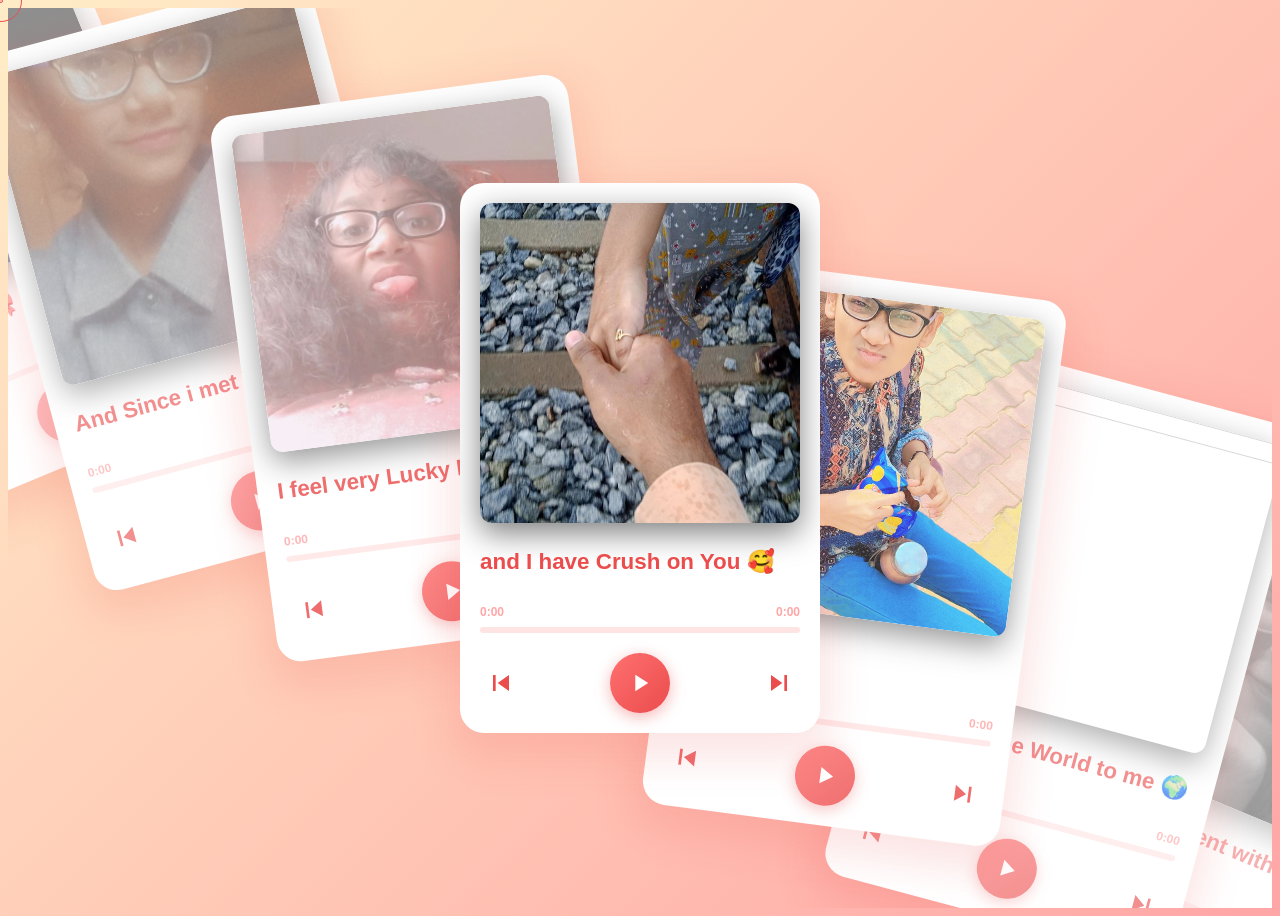
==== index.html @ 830a8c14 "Add files via upload" ====
<!DOCTYPE html>
<html lang="en" >
<head>
  <meta charset="UTF-8">
  <title>Carousel</title>
  <link rel="stylesheet" href="./style.css">

</head>
<body>
<div class="carousel">
        <div class="carousel-item">
        <div class="player-card">
            <img src="./src/images/1.jpg" class="artwork" />
            <div class="info">
                <div class="title">Hi 👋</div>
                <div class="artist"></div>
            </div>
            <div class="progress-section">
                <div class="time-labels">
                    <span class="time current-time">0:00</span>
                    <span class="time total-time">0:00</span>
                </div>
                <div class="progress-bar">
                    <div class="progress-fill"></div>
                    <div class="progress-thumb"></div>
                </div>
            </div>
            <div class="controls">
                <svg class="btn prev-btn" viewBox="0 0 24 24"><path fill="currentColor" d="M6 6h2v12H6zm3.5 6l8.5 6V6z"/></svg>
                <div class="btn play-btn">
                    <svg class="play-icon" viewBox="0 0 24 24"><path fill="currentColor" d="M8 5v14l11-7z"/></svg>
                    <svg class="pause-icon" viewBox="0 0 24 24" style="display:none;"><path fill="currentColor" d="M6 19h4V5H6v14zm8-14v14h4V5h-4z"/></svg>
                </div>
                <svg class="btn next-btn" viewBox="0 0 24 24"><path fill="currentColor" d="M6 18l8.5-6L6 6v12zM16 6v12h2V6h-2z"/></svg>
            </div>
        </div>
    </div>

        <div class="carousel-item">
        <div class="player-card">
            <img src="./src/images/2.jpg" class="artwork" />
            <div class="info">
                <div class="title">I want to tell you Something 😍</div>
                <div class="artist"></div>
            </div>
            <div class="progress-section">
                <div class="time-labels">
                    <span class="time current-time">0:00</span>
                    <span class="time total-time">0:00</span>
                </div>
                <div class="progress-bar">
                    <div class="progress-fill"></div>
                    <div class="progress-thumb"></div>
                </div>
            </div>
            <div class="controls">
                <svg class="btn prev-btn" viewBox="0 0 24 24"><path fill="currentColor" d="M6 6h2v12H6zm3.5 6l8.5 6V6z"/></svg>
                <div class="btn play-btn">
                    <svg class="play-icon" viewBox="0 0 24 24"><path fill="currentColor" d="M8 5v14l11-7z"/></svg>
                    <svg class="pause-icon" viewBox="0 0 24 24" style="display:none;"><path fill="currentColor" d="M6 19h4V5H6v14zm8-14v14h4V5h-4z"/></svg>
                </div>
                <svg class="btn next-btn" viewBox="0 0 24 24"><path fill="currentColor" d="M6 18l8.5-6L6 6v12zM16 6v12h2V6h-2z"/></svg>
            </div>
        </div>
    </div>

        <div class="carousel-item">
        <div class="player-card">
            <img src="./src/images/3.jpg" class="artwork" />
            <div class="info">
                <div class="title">Please Keep Dragging 😊 </div>
                <div class="artist"></div>
            </div>
            <div class="progress-section">
                <div class="time-labels">
                    <span class="time current-time">0:00</span>
                    <span class="time total-time">0:00</span>
                </div>
                <div class="progress-bar">
                    <div class="progress-fill"></div>
                    <div class="progress-thumb"></div>
                </div>
            </div>
            <div class="controls">
                <svg class="btn prev-btn" viewBox="0 0 24 24"><path fill="currentColor" d="M6 6h2v12H6zm3.5 6l8.5 6V6z"/></svg>
                <div class="btn play-btn">
                    <svg class="play-icon" viewBox="0 0 24 24"><path fill="currentColor" d="M8 5v14l11-7z"/></svg>
                    <svg class="pause-icon" viewBox="0 0 24 24" style="display:none;"><path fill="currentColor" d="M6 19h4V5H6v14zm8-14v14h4V5h-4z"/></svg>
                </div>
                <svg class="btn next-btn" viewBox="0 0 24 24"><path fill="currentColor" d="M6 18l8.5-6L6 6v12zM16 6v12h2V6h-2z"/></svg>
            </div>
        </div>
    </div>

	    <div class="carousel-item">
        <div class="player-card">
            <img src="./src/images/4.jpg" class="artwork" />
            <div class="info">
                <div class="title">You are Amazing 🤩 </div>
                <div class="artist"></div>
            </div>
            <div class="progress-section">
                <div class="time-labels">
                    <span class="time current-time">0:00</span>
                    <span class="time total-time">0:00</span>
                </div>
                <div class="progress-bar">
                    <div class="progress-fill"></div>
                    <div class="progress-thumb"></div>
                </div>
            </div>
            <div class="controls">
                <svg class="btn prev-btn" viewBox="0 0 24 24"><path fill="currentColor" d="M6 6h2v12H6zm3.5 6l8.5 6V6z"/></svg>
                <div class="btn play-btn">
                    <svg class="play-icon" viewBox="0 0 24 24"><path fill="currentColor" d="M8 5v14l11-7z"/></svg>
                    <svg class="pause-icon" viewBox="0 0 24 24" style="display:none;"><path fill="currentColor" d="M6 19h4V5H6v14zm8-14v14h4V5h-4z"/></svg>
                </div>
                <svg class="btn next-btn" viewBox="0 0 24 24"><path fill="currentColor" d="M6 18l8.5-6L6 6v12zM16 6v12h2V6h-2z"/></svg>
            </div>
        </div>
    </div>

	    <div class="carousel-item">
        <div class="player-card">
            <img src="./src/images/5.jpg" class="artwork" />
            <div class="info">
                <div class="title">Most Beautiful Person on Earth 💯</div>
                <div class="artist"></div>
            </div>
            <div class="progress-section">
                <div class="time-labels">
                    <span class="time current-time">0:00</span>
                    <span class="time total-time">0:00</span>
                </div>
                <div class="progress-bar">
                    <div class="progress-fill"></div>
                    <div class="progress-thumb"></div>
                </div>
            </div>
            <div class="controls">
                <svg class="btn prev-btn" viewBox="0 0 24 24"><path fill="currentColor" d="M6 6h2v12H6zm3.5 6l8.5 6V6z"/></svg>
                <div class="btn play-btn">
                    <svg class="play-icon" viewBox="0 0 24 24"><path fill="currentColor" d="M8 5v14l11-7z"/></svg>
                    <svg class="pause-icon" viewBox="0 0 24 24" style="display:none;"><path fill="currentColor" d="M6 19h4V5H6v14zm8-14v14h4V5h-4z"/></svg>
                </div>
                <svg class="btn next-btn" viewBox="0 0 24 24"><path fill="currentColor" d="M6 18l8.5-6L6 6v12zM16 6v12h2V6h-2z"/></svg>
            </div>
        </div>
    </div>

	    <div class="carousel-item">
        <div class="player-card">
            <img src="./src/images/6.jpg" class="artwork" />
            <div class="info">
                <div class="title">And Cutest 🎀</div>
                <div class="artist"></div>
            </div>
            <div class="progress-section">
                <div class="time-labels">
                    <span class="time current-time">0:00</span>
                    <span class="time total-time">0:00</span>
                </div>
                <div class="progress-bar">
                    <div class="progress-fill"></div>
                    <div class="progress-thumb"></div>
                </div>
            </div>
            <div class="controls">
                <svg class="btn prev-btn" viewBox="0 0 24 24"><path fill="currentColor" d="M6 6h2v12H6zm3.5 6l8.5 6V6z"/></svg>
                <div class="btn play-btn">
                    <svg class="play-icon" viewBox="0 0 24 24"><path fill="currentColor" d="M8 5v14l11-7z"/></svg>
                    <svg class="pause-icon" viewBox="0 0 24 24" style="display:none;"><path fill="currentColor" d="M6 19h4V5H6v14zm8-14v14h4V5h-4z"/></svg>
                </div>
                <svg class="btn next-btn" viewBox="0 0 24 24"><path fill="currentColor" d="M6 18l8.5-6L6 6v12zM16 6v12h2V6h-2z"/></svg>
            </div>
        </div>
    </div>

	    <div class="carousel-item">
        <div class="player-card">
            <img src="./src/images/7.jpg" class="artwork" />
            <div class="info">
                <div class="title">And Since i met You 😗 </div>
                <div class="artist"></div>
            </div>
            <div class="progress-section">
                <div class="time-labels">
                    <span class="time current-time">0:00</span>
                    <span class="time total-time">0:00</span>
                </div>
                <div class="progress-bar">
                    <div class="progress-fill"></div>
                    <div class="progress-thumb"></div>
                </div>
            </div>
            <div class="controls">
                <svg class="btn prev-btn" viewBox="0 0 24 24"><path fill="currentColor" d="M6 6h2v12H6zm3.5 6l8.5 6V6z"/></svg>
                <div class="btn play-btn">
                    <svg class="play-icon" viewBox="0 0 24 24"><path fill="currentColor" d="M8 5v14l11-7z"/></svg>
                    <svg class="pause-icon" viewBox="0 0 24 24" style="display:none;"><path fill="currentColor" d="M6 19h4V5H6v14zm8-14v14h4V5h-4z"/></svg>
                </div>
                <svg class="btn next-btn" viewBox="0 0 24 24"><path fill="currentColor" d="M6 18l8.5-6L6 6v12zM16 6v12h2V6h-2z"/></svg>
            </div>
        </div>
    </div>

	    <div class="carousel-item">
        <div class="player-card">
            <img src="./src/images/8.jpg" class="artwork" />
            <div class="info">
                <div class="title">I feel very Lucky Everyday 😇</div>
                <div class="artist"></div>
            </div>
            <div class="progress-section">
                <div class="time-labels">
                    <span class="time current-time">0:00</span>
                    <span class="time total-time">0:00</span>
                </div>
                <div class="progress-bar">
                    <div class="progress-fill"></div>
                    <div class="progress-thumb"></div>
                </div>
            </div>
            <div class="controls">
                <svg class="btn prev-btn" viewBox="0 0 24 24"><path fill="currentColor" d="M6 6h2v12H6zm3.5 6l8.5 6V6z"/></svg>
                <div class="btn play-btn">
                    <svg class="play-icon" viewBox="0 0 24 24"><path fill="currentColor" d="M8 5v14l11-7z"/></svg>
                    <svg class="pause-icon" viewBox="0 0 24 24" style="display:none;"><path fill="currentColor" d="M6 19h4V5H6v14zm8-14v14h4V5h-4z"/></svg>
                </div>
                <svg class="btn next-btn" viewBox="0 0 24 24"><path fill="currentColor" d="M6 18l8.5-6L6 6v12zM16 6v12h2V6h-2z"/></svg>
            </div>
        </div>
    </div>

	    <div class="carousel-item">
        <div class="player-card">
            <img src="./src/images/9.jpg" class="artwork" />
            <div class="info">
                <div class="title">and I have Crush on You 🥰</div>
                <div class="artist"></div>
            </div>
            <div class="progress-section">
                <div class="time-labels">
                    <span class="time current-time">0:00</span>
                    <span class="time total-time">0:00</span>
                </div>
                <div class="progress-bar">
                    <div class="progress-fill"></div>
                    <div class="progress-thumb"></div>
                </div>
            </div>
            <div class="controls">
                <svg class="btn prev-btn" viewBox="0 0 24 24"><path fill="currentColor" d="M6 6h2v12H6zm3.5 6l8.5 6V6z"/></svg>
                <div class="btn play-btn">
                    <svg class="play-icon" viewBox="0 0 24 24"><path fill="currentColor" d="M8 5v14l11-7z"/></svg>
                    <svg class="pause-icon" viewBox="0 0 24 24" style="display:none;"><path fill="currentColor" d="M6 19h4V5H6v14zm8-14v14h4V5h-4z"/></svg>
                </div>
                <svg class="btn next-btn" viewBox="0 0 24 24"><path fill="currentColor" d="M6 18l8.5-6L6 6v12zM16 6v12h2V6h-2z"/></svg>
            </div>
        </div>
    </div>
	
	    <div class="carousel-item">
        <div class="player-card">
            <img src="./src/images/10.jpg" class="artwork" />
            <div class="info">
                <div class="title">I love You ❤️</div>
                <div class="artist"></div>
            </div>
            <div class="progress-section">
                <div class="time-labels">
                    <span class="time current-time">0:00</span>
                    <span class="time total-time">0:00</span>
                </div>
                <div class="progress-bar">
                    <div class="progress-fill"></div>
                    <div class="progress-thumb"></div>
                </div>
            </div>
            <div class="controls">
                <svg class="btn prev-btn" viewBox="0 0 24 24"><path fill="currentColor" d="M6 6h2v12H6zm3.5 6l8.5 6V6z"/></svg>
                <div class="btn play-btn">
                    <svg class="play-icon" viewBox="0 0 24 24"><path fill="currentColor" d="M8 5v14l11-7z"/></svg>
                    <svg class="pause-icon" viewBox="0 0 24 24" style="display:none;"><path fill="currentColor" d="M6 19h4V5H6v14zm8-14v14h4V5h-4z"/></svg>
                </div>
                <svg class="btn next-btn" viewBox="0 0 24 24"><path fill="currentColor" d="M6 18l8.5-6L6 6v12zM16 6v12h2V6h-2z"/></svg>
            </div>
        </div>
    </div>

	    <div class="carousel-item">
        <div class="player-card">
            <img src="./src/images/11.jpg" class="artwork" />
            <div class="info">
                <div class="title">You mean the World to me 🌍</div>
                <div class="artist"></div>
            </div>
            <div class="progress-section">
                <div class="time-labels">
                    <span class="time current-time">0:00</span>
                    <span class="time total-time">0:00</span>
                </div>
                <div class="progress-bar">
                    <div class="progress-fill"></div>
                    <div class="progress-thumb"></div>
                </div>
            </div>
            <div class="controls">
                <svg class="btn prev-btn" viewBox="0 0 24 24"><path fill="currentColor" d="M6 6h2v12H6zm3.5 6l8.5 6V6z"/></svg>
                <div class="btn play-btn">
                    <svg class="play-icon" viewBox="0 0 24 24"><path fill="currentColor" d="M8 5v14l11-7z"/></svg>
                    <svg class="pause-icon" viewBox="0 0 24 24" style="display:none;"><path fill="currentColor" d="M6 19h4V5H6v14zm8-14v14h4V5h-4z"/></svg>
                </div>
                <svg class="btn next-btn" viewBox="0 0 24 24"><path fill="currentColor" d="M6 18l8.5-6L6 6v12zM16 6v12h2V6h-2z"/></svg>
            </div>
        </div>
    </div>

	    <div class="carousel-item">
        <div class="player-card">
            <img src="./src/images/12.jpg" class="artwork" />
            <div class="info">
                <div class="title">Every moment with You is Special ✨</div>
                <div class="artist"></div>
            </div>
            <div class="progress-section">
                <div class="time-labels">
                    <span class="time current-time">0:00</span>
                    <span class="time total-time">0:00</span>
                </div>
                <div class="progress-bar">
                    <div class="progress-fill"></div>
                    <div class="progress-thumb"></div>
                </div>
            </div>
            <div class="controls">
                <svg class="btn prev-btn" viewBox="0 0 24 24"><path fill="currentColor" d="M6 6h2v12H6zm3.5 6l8.5 6V6z"/></svg>
                <div class="btn play-btn">
                    <svg class="play-icon" viewBox="0 0 24 24"><path fill="currentColor" d="M8 5v14l11-7z"/></svg>
                    <svg class="pause-icon" viewBox="0 0 24 24" style="display:none;"><path fill="currentColor" d="M6 19h4V5H6v14zm8-14v14h4V5h-4z"/></svg>
                </div>
                <svg class="btn next-btn" viewBox="0 0 24 24"><path fill="currentColor" d="M6 18l8.5-6L6 6v12zM16 6v12h2V6h-2z"/></svg>
            </div>
        </div>
    </div>

	    <div class="carousel-item">
        <div class="player-card">
            <img src="./src/images/13.jpg" class="artwork" />
            <div class="info">
                <div class="title">You make me Smile 😊</div>
                <div class="artist"></div>
            </div>
            <div class="progress-section">
                <div class="time-labels">
                    <span class="time current-time">0:00</span>
                    <span class="time total-time">0:00</span>
                </div>
                <div class="progress-bar">
                    <div class="progress-fill"></div>
                    <div class="progress-thumb"></div>
                </div>
            </div>
            <div class="controls">
                <svg class="btn prev-btn" viewBox="0 0 24 24"><path fill="currentColor" d="M6 6h2v12H6zm3.5 6l8.5 6V6z"/></svg>
                <div class="btn play-btn">
                    <svg class="play-icon" viewBox="0 0 24 24"><path fill="currentColor" d="M8 5v14l11-7z"/></svg>
                    <svg class="pause-icon" viewBox="0 0 24 24" style="display:none;"><path fill="currentColor" d="M6 19h4V5H6v14zm8-14v14h4V5h-4z"/></svg>
                </div>
                <svg class="btn next-btn" viewBox="0 0 24 24"><path fill="currentColor" d="M6 18l8.5-6L6 6v12zM16 6v12h2V6h-2z"/></svg>
            </div>
        </div>
    </div>

	    <div class="carousel-item">
        <div class="player-card">
            <img src="./src/images/14.jpg" class="artwork" />
            <div class="info">
                <div class="title">My Happiness 💖</div>
                <div class="artist"></div>
            </div>
            <div class="progress-section">
                <div class="time-labels">
                    <span class="time current-time">0:00</span>
                    <span class="time total-time">0:00</span>
                </div>
                <div class="progress-bar">
                    <div class="progress-fill"></div>
                    <div class="progress-thumb"></div>
                </div>
            </div>
            <div class="controls">
                <svg class="btn prev-btn" viewBox="0 0 24 24"><path fill="currentColor" d="M6 6h2v12H6zm3.5 6l8.5 6V6z"/></svg>
                <div class="btn play-btn">
                    <svg class="play-icon" viewBox="0 0 24 24"><path fill="currentColor" d="M8 5v14l11-7z"/></svg>
                    <svg class="pause-icon" viewBox="0 0 24 24" style="display:none;"><path fill="currentColor" d="M6 19h4V5H6v14zm8-14v14h4V5h-4z"/></svg>
                </div>
                <svg class="btn next-btn" viewBox="0 0 24 24"><path fill="currentColor" d="M6 18l8.5-6L6 6v12zM16 6v12h2V6h-2z"/></svg>
            </div>
        </div>
    </div>

	    <div class="carousel-item">
        <div class="player-card">
            <img src="./src/images/15.jpg" class="artwork" />
            <div class="info">
                <div class="title">Forever and Always 💕</div>
                <div class="artist"></div>
            </div>
            <div class="progress-section">
                <div class="time-labels">
                    <span class="time current-time">0:00</span>
                    <span class="time total-time">0:00</span>
                </div>
                <div class="progress-bar">
                    <div class="progress-fill"></div>
                    <div class="progress-thumb"></div>
                </div>
            </div>
            <div class="controls">
                <svg class="btn prev-btn" viewBox="0 0 24 24"><path fill="currentColor" d="M6 6h2v12H6zm3.5 6l8.5 6V6z"/></svg>
                <div class="btn play-btn">
                    <svg class="play-icon" viewBox="0 0 24 24"><path fill="currentColor" d="M8 5v14l11-7z"/></svg>
                    <svg class="pause-icon" viewBox="0 0 24 24" style="display:none;"><path fill="currentColor" d="M6 19h4V5H6v14zm8-14v14h4V5h-4z"/></svg>
                </div>
                <svg class="btn next-btn" viewBox="0 0 24 24"><path fill="currentColor" d="M6 18l8.5-6L6 6v12zM16 6v12h2V6h-2z"/></svg>
            </div>
        </div>
    </div>

	    <div class="carousel-item">
        <div class="player-card">
            <img src="./src/images/16.jpg" class="artwork" />
            <div class="info">
                <div class="title">You are my Everything 💝</div>
                <div class="artist"></div>
            </div>
            <div class="progress-section">
                <div class="time-labels">
                    <span class="time current-time">0:00</span>
                    <span class="time total-time">0:00</span>
                </div>
                <div class="progress-bar">
                    <div class="progress-fill"></div>
                    <div class="progress-thumb"></div>
                </div>
            </div>
            <div class="controls">
                <svg class="btn prev-btn" viewBox="0 0 24 24"><path fill="currentColor" d="M6 6h2v12H6zm3.5 6l8.5 6V6z"/></svg>
                <div class="btn play-btn">
                    <svg class="play-icon" viewBox="0 0 24 24"><path fill="currentColor" d="M8 5v14l11-7z"/></svg>
                    <svg class="pause-icon" viewBox="0 0 24 24" style="display:none;"><path fill="currentColor" d="M6 19h4V5H6v14zm8-14v14h4V5h-4z"/></svg>
                </div>
                <svg class="btn next-btn" viewBox="0 0 24 24"><path fill="currentColor" d="M6 18l8.5-6L6 6v12zM16 6v12h2V6h-2z"/></svg>
            </div>
        </div>
    </div>
</div>

<div class="cursor"></div>
<div class="cursor cursor2"></div>
<!-- partial -->
  <script  src="./script.js"></script>

</body>
</html>
---- style.css ----
body {
  overflow: hidden;
  font-family: "Roboto", serif;
  background: linear-gradient(135deg, #FFEDC7, #FFA6A6);
}

.carousel {
  position: relative;
  z-index: 1;
  height: 100vh;
  overflow: hidden;
  pointer-events: none;
}

.carousel-item {
  --items: 16;
  --width: clamp(280px, 80vw, 360px);
  --height: clamp(500px, 130vw, 550px);
  --x: calc(var(--active) * 800%);
  --y: calc(var(--active) * 200%);
  --rot: calc(var(--active) * 120deg);
  --opacity: calc(var(--zIndex) / var(--items) * 3 - 2);
  overflow: hidden;
  position: absolute;
  z-index: var(--zIndex);
  width: var(--width);
  height: var(--height);
  margin: calc(var(--height) * -0.5) 0 0 calc(var(--width) * -0.5);
  border-radius: 24px;
  top: 50%;
  left: 50%;
  -webkit-user-select: none;
     -moz-user-select: none;
      -ms-user-select: none;
          user-select: none;
  transform-origin: 0% 100%;
  box-shadow: 0 15px 40px 10px rgba(235, 76, 76, 0.15);
  background: #ffffff; /* Bright happy background */
  pointer-events: all;
  transform: translate(var(--x), var(--y)) rotate(var(--rot));
  transition: transform 0.8s cubic-bezier(0, 0.02, 0, 1);
  display: flex;
  flex-direction: column;
  padding: 20px;
  box-sizing: border-box;
}

.player-card {
  width: 100%;
  height: 100%;
  display: flex;
  flex-direction: column;
  opacity: var(--opacity);
  transition: opacity 0.8s cubic-bezier(0, 0.02, 0, 1);
  font-family: 'Roboto', sans-serif;
}

.carousel-item .artwork {
  width: 100%;
  aspect-ratio: 1 / 1;
  border-radius: 12px;
  object-fit: cover;
  box-shadow: 0 10px 30px rgba(0,0,0,0.5);
  pointer-events: none;
}

.carousel-item .info {
  margin-top: 25px;
  text-align: left;
}

.carousel-item .title {
  color: #EB4C4C;
  font-size: 1.4rem;
  font-weight: 700;
  margin-bottom: 5px;
  white-space: nowrap;
  overflow: hidden;
  text-overflow: ellipsis;
}

.carousel-item .artist {
  color: #FF7070;
  font-size: 1rem;
}

.progress-section {
  margin-top: 25px;
  display: flex;
  flex-direction: column;
  gap: 8px;
}

.progress-bar {
  height: 6px; /* Slightly thicker base track */
  background: #FFE4E4; /* Soft pinkish-white track background for contrast */
  border-radius: 3px;
  position: relative;
  cursor: pointer;
  touch-action: none;
}

.progress-fill {
  height: 100%;
  background: #EB4C4C;
  width: 0%;
  border-radius: 2px;
  pointer-events: none;
}

.progress-fill.playing {
  background-color: #ffffff; /* Hide the straight line behind the wave */
  background-image: url("data:image/svg+xml;charset=UTF-8,%3Csvg xmlns='http://www.w3.org/2000/svg' width='32' height='16'%3E%3Cpath d='M0,8 Q8,0 16,8 T32,8' fill='none' stroke='%23EB4C4C' stroke-width='3' stroke-linecap='round'/%3E%3C/svg%3E");
  background-repeat: repeat-x;
  background-position: 0 center;
  height: 16px; /* Bigger to show the wave prominently */
  transform: translateY(-5px); /* Center visually over the 6px container ((16-6)/2 = 5) */
  animation: wave 0.8s linear infinite;
  border-radius: 0;
}

.progress-bar:hover .progress-fill.playing {
  background-color: #ffffff; /* Keep the straight line hidden on hover */
  background-image: url("data:image/svg+xml;charset=UTF-8,%3Csvg xmlns='http://www.w3.org/2000/svg' width='32' height='16'%3E%3Cpath d='M0,8 Q8,0 16,8 T32,8' fill='none' stroke='%23FF7070' stroke-width='3' stroke-linecap='round'/%3E%3C/svg%3E");
  background-repeat: repeat-x;
  background-position: 0 center;
}

@keyframes wave {
  from { background-position-x: 0; }
  to { background-position-x: -32px; } /* Must match the double length of 32px */
}

.progress-thumb {
  width: 16px;
  height: 16px;
  background: #EB4C4C;
  border-radius: 50%;
  position: absolute;
  top: 50%;
  transform: translate(-50%, -50%);
  left: 0%;
  display: none;
  pointer-events: none;
}

.progress-bar:active .progress-thumb,
.progress-bar:hover .progress-thumb {
  display: block;
}

.progress-bar:hover .progress-fill {
  background: #FF7070; /* Light Red on hover */
}

.time-labels {
  display: flex;
  justify-content: space-between;
  font-size: 0.75rem;
  color: #FFA6A6;
  font-weight: 600;
}

.controls {
  display: flex;
  align-items: center;
  justify-content: space-between;
  margin-top: 20px;
  padding: 0 5px;
}

.controls .btn {
  background: none;
  border: none;
  color: #EB4C4C;
  cursor: pointer;
  padding: 0;
  display: flex;
  align-items: center;
  justify-content: center;
  width: 32px;
  height: 32px;
}

.controls .play-btn {
  width: 60px;
  height: 60px;
  background: linear-gradient(135deg, #FF7070, #EB4C4C);
  border-radius: 50%;
  color: white;
  box-shadow: 0 4px 15px rgba(235, 76, 76, 0.4);
}

.controls .play-btn svg {
  width: 28px;
  height: 28px;
}




.cursor {
  position: fixed;
  z-index: 10;
  top: 0;
  left: 0;
  --size: 40px;
  width: var(--size);
  height: var(--size);
  border-radius: 50%;
  border: 1px solid #EB4C4C;
  margin: calc(var(--size) * -0.5) 0 0 calc(var(--size) * -0.5);
  transition: transform 0.85s cubic-bezier(0, 0.02, 0, 1);
  display: none;
  pointer-events: none;
}
@media (pointer: fine) {
  .cursor {
    display: block;
  }
}

.cursor2 {
  --size: 2px;
  transition-duration: 0.7s;
}

@font-face {
  font-family: "Orelo-sw-db";
  src: url([data-uri]) format("truetype");
  font-weight: inherit;
  font-style: inherit;
}
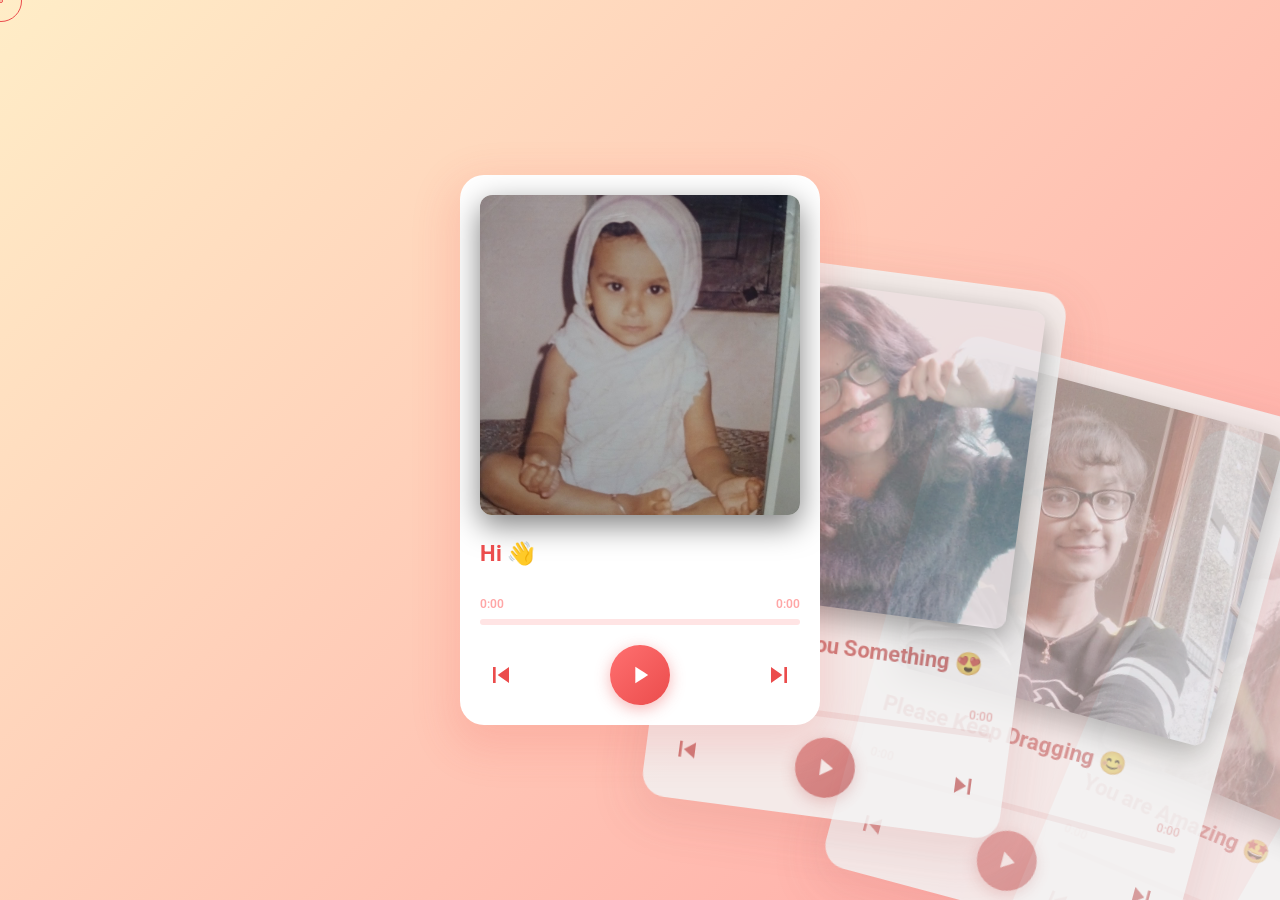
==== commit 2f4f9439: "Add files via upload" ====
--- a/index.html
+++ b/index.html
@@ -2,9 +2,13 @@
 <html lang="en" >
 <head>
   <meta charset="UTF-8">
-  <title>Carousel</title>
+  <meta name="viewport" content="width=device-width, initial-scale=1.0, maximum-scale=1.0, user-scalable=no, viewport-fit=cover">
+  <meta name="theme-color" content="#FFEDC7">
+  <meta name="apple-mobile-web-app-status-bar-style" content="black-translucent">
+  <meta name="apple-mobile-web-app-capable" content="yes">
+  <title>Chotu Ji Player</title>
   <link rel="stylesheet" href="./style.css">
-
+  <link href="https://fonts.googleapis.com/css2?family=Roboto:wght@400;700&display=swap" rel="stylesheet">
 </head>
 <body>
 <div class="carousel">
--- a/style.css
+++ b/style.css
@@ -1,233 +1,270 @@
-body {
-  overflow: hidden;
-  font-family: "Roboto", serif;
-  background: linear-gradient(135deg, #FFEDC7, #FFA6A6);
-}
-
-.carousel {
-  position: relative;
-  z-index: 1;
-  height: 100vh;
-  overflow: hidden;
-  pointer-events: none;
-}
-
-.carousel-item {
-  --items: 16;
-  --width: clamp(280px, 80vw, 360px);
-  --height: clamp(500px, 130vw, 550px);
-  --x: calc(var(--active) * 800%);
-  --y: calc(var(--active) * 200%);
-  --rot: calc(var(--active) * 120deg);
-  --opacity: calc(var(--zIndex) / var(--items) * 3 - 2);
-  overflow: hidden;
-  position: absolute;
-  z-index: var(--zIndex);
-  width: var(--width);
-  height: var(--height);
-  margin: calc(var(--height) * -0.5) 0 0 calc(var(--width) * -0.5);
-  border-radius: 24px;
-  top: 50%;
-  left: 50%;
-  -webkit-user-select: none;
-     -moz-user-select: none;
-      -ms-user-select: none;
-          user-select: none;
-  transform-origin: 0% 100%;
-  box-shadow: 0 15px 40px 10px rgba(235, 76, 76, 0.15);
-  background: #ffffff; /* Bright happy background */
-  pointer-events: all;
-  transform: translate(var(--x), var(--y)) rotate(var(--rot));
-  transition: transform 0.8s cubic-bezier(0, 0.02, 0, 1);
-  display: flex;
-  flex-direction: column;
-  padding: 20px;
-  box-sizing: border-box;
-}
-
-.player-card {
-  width: 100%;
-  height: 100%;
-  display: flex;
-  flex-direction: column;
-  opacity: var(--opacity);
-  transition: opacity 0.8s cubic-bezier(0, 0.02, 0, 1);
-  font-family: 'Roboto', sans-serif;
-}
-
-.carousel-item .artwork {
-  width: 100%;
-  aspect-ratio: 1 / 1;
-  border-radius: 12px;
-  object-fit: cover;
-  box-shadow: 0 10px 30px rgba(0,0,0,0.5);
-  pointer-events: none;
-}
-
-.carousel-item .info {
-  margin-top: 25px;
-  text-align: left;
-}
-
-.carousel-item .title {
-  color: #EB4C4C;
-  font-size: 1.4rem;
-  font-weight: 700;
-  margin-bottom: 5px;
-  white-space: nowrap;
-  overflow: hidden;
-  text-overflow: ellipsis;
-}
-
-.carousel-item .artist {
-  color: #FF7070;
-  font-size: 1rem;
-}
-
-.progress-section {
-  margin-top: 25px;
-  display: flex;
-  flex-direction: column;
-  gap: 8px;
-}
-
-.progress-bar {
-  height: 6px; /* Slightly thicker base track */
-  background: #FFE4E4; /* Soft pinkish-white track background for contrast */
-  border-radius: 3px;
-  position: relative;
-  cursor: pointer;
-  touch-action: none;
-}
-
-.progress-fill {
-  height: 100%;
-  background: #EB4C4C;
-  width: 0%;
-  border-radius: 2px;
-  pointer-events: none;
-}
-
-.progress-fill.playing {
-  background-color: #ffffff; /* Hide the straight line behind the wave */
-  background-image: url("data:image/svg+xml;charset=UTF-8,%3Csvg xmlns='http://www.w3.org/2000/svg' width='32' height='16'%3E%3Cpath d='M0,8 Q8,0 16,8 T32,8' fill='none' stroke='%23EB4C4C' stroke-width='3' stroke-linecap='round'/%3E%3C/svg%3E");
-  background-repeat: repeat-x;
-  background-position: 0 center;
-  height: 16px; /* Bigger to show the wave prominently */
-  transform: translateY(-5px); /* Center visually over the 6px container ((16-6)/2 = 5) */
-  animation: wave 0.8s linear infinite;
-  border-radius: 0;
-}
-
-.progress-bar:hover .progress-fill.playing {
-  background-color: #ffffff; /* Keep the straight line hidden on hover */
-  background-image: url("data:image/svg+xml;charset=UTF-8,%3Csvg xmlns='http://www.w3.org/2000/svg' width='32' height='16'%3E%3Cpath d='M0,8 Q8,0 16,8 T32,8' fill='none' stroke='%23FF7070' stroke-width='3' stroke-linecap='round'/%3E%3C/svg%3E");
-  background-repeat: repeat-x;
-  background-position: 0 center;
-}
-
-@keyframes wave {
-  from { background-position-x: 0; }
-  to { background-position-x: -32px; } /* Must match the double length of 32px */
-}
-
-.progress-thumb {
-  width: 16px;
-  height: 16px;
-  background: #EB4C4C;
-  border-radius: 50%;
-  position: absolute;
-  top: 50%;
-  transform: translate(-50%, -50%);
-  left: 0%;
-  display: none;
-  pointer-events: none;
-}
-
-.progress-bar:active .progress-thumb,
-.progress-bar:hover .progress-thumb {
-  display: block;
-}
-
-.progress-bar:hover .progress-fill {
-  background: #FF7070; /* Light Red on hover */
-}
-
-.time-labels {
-  display: flex;
-  justify-content: space-between;
-  font-size: 0.75rem;
-  color: #FFA6A6;
-  font-weight: 600;
-}
-
-.controls {
-  display: flex;
-  align-items: center;
-  justify-content: space-between;
-  margin-top: 20px;
-  padding: 0 5px;
-}
-
-.controls .btn {
-  background: none;
-  border: none;
-  color: #EB4C4C;
-  cursor: pointer;
-  padding: 0;
-  display: flex;
-  align-items: center;
-  justify-content: center;
-  width: 32px;
-  height: 32px;
-}
-
-.controls .play-btn {
-  width: 60px;
-  height: 60px;
-  background: linear-gradient(135deg, #FF7070, #EB4C4C);
-  border-radius: 50%;
-  color: white;
-  box-shadow: 0 4px 15px rgba(235, 76, 76, 0.4);
-}
-
-.controls .play-btn svg {
-  width: 28px;
-  height: 28px;
-}
-
-
-
-
-.cursor {
-  position: fixed;
-  z-index: 10;
-  top: 0;
-  left: 0;
-  --size: 40px;
-  width: var(--size);
-  height: var(--size);
-  border-radius: 50%;
-  border: 1px solid #EB4C4C;
-  margin: calc(var(--size) * -0.5) 0 0 calc(var(--size) * -0.5);
-  transition: transform 0.85s cubic-bezier(0, 0.02, 0, 1);
-  display: none;
-  pointer-events: none;
-}
-@media (pointer: fine) {
-  .cursor {
-    display: block;
-  }
-}
-
-.cursor2 {
-  --size: 2px;
-  transition-duration: 0.7s;
-}
-
-@font-face {
-  font-family: "Orelo-sw-db";
-  src: url([data-uri]) format("truetype");
-  font-weight: inherit;
-  font-style: inherit;
+html, body {
+  margin: 0;
+  padding: 0;
+  width: 100%;
+  height: 100%;
+  overflow: hidden !important;
+  position: fixed; /* Fix for white strips during scroll */
+}
+
+body {
+  font-family: "Roboto", serif;
+  background: linear-gradient(135deg, #FFEDC7, #FFA6A6);
+  background-attachment: fixed;
+  overscroll-behavior: none; /* Prevent bounce glitches */
+}
+
+.carousel {
+  position: relative;
+  z-index: 1;
+  height: 100vh;
+  overflow: hidden;
+  pointer-events: none;
+}
+
+.carousel-item {
+  --items: 16;
+  --width: clamp(280px, 80vw, 360px);
+  --height: clamp(500px, 130vw, 550px);
+  --x: calc(var(--active) * 800%);
+  --y: calc(var(--active) * 200%);
+  --rot: calc(var(--active) * 120deg);
+  --opacity: calc(var(--zIndex) / var(--items) * 3 - 2);
+  overflow: hidden;
+  position: absolute;
+  z-index: var(--zIndex);
+  width: var(--width);
+  height: var(--height);
+  margin: calc(var(--height) * -0.5) 0 0 calc(var(--width) * -0.5);
+  border-radius: 24px;
+  top: 50%;
+  left: 50%;
+  -webkit-user-select: none;
+     -moz-user-select: none;
+      -ms-user-select: none;
+          user-select: none;
+  transform-origin: 0% 100%;
+  box-shadow: 0 15px 40px 10px rgba(235, 76, 76, 0.15);
+  background: #ffffff;
+  pointer-events: all;
+  transform: translate3d(var(--x), var(--y), 0) rotate(var(--rot));
+  transition: transform 0.8s cubic-bezier(0.2, 0.8, 0.2, 1), opacity 0.8s ease, filter 0.5s ease;
+  display: flex;
+  flex-direction: column;
+  padding: 20px;
+  box-sizing: border-box;
+  will-change: transform, opacity;
+  backface-visibility: hidden;
+}
+
+.carousel-item.inactive {
+  filter: grayscale(0.3) brightness(0.95) blur(0.5px);
+  opacity: 0.85 !important;
+}
+
+
+.player-card {
+  width: 100%;
+  height: 100%;
+  display: flex;
+  flex-direction: column;
+  opacity: var(--opacity);
+  transition: opacity 0.8s cubic-bezier(0, 0.02, 0, 1);
+  font-family: 'Roboto', sans-serif;
+}
+
+.carousel-item .artwork {
+  width: 100%;
+  aspect-ratio: 1 / 1;
+  border-radius: 12px;
+  object-fit: cover;
+  object-position: center;
+  box-shadow: 0 10px 30px rgba(0,0,0,0.5);
+  pointer-events: none;
+}
+
+.carousel-item:nth-child(2) .artwork {
+  object-position: center 25%;
+}
+
+.carousel-item:nth-child(3) .artwork,
+.carousel-item:nth-child(4) .artwork {
+  object-position: center 0%; /* Moves image DOWN to show top-positioned face */
+}
+
+.carousel-item:nth-child(5) .artwork,
+.carousel-item:nth-child(6) .artwork,
+.carousel-item:nth-child(7) .artwork,
+.carousel-item:nth-child(10) .artwork,
+.carousel-item:nth-child(13) .artwork,
+.carousel-item:nth-child(14) .artwork {
+  object-position: center 10%; /* Center-Top alignment */
+}
+
+.carousel-item .info {
+  margin-top: 25px;
+  text-align: left;
+}
+
+.carousel-item .title {
+  color: #EB4C4C;
+  font-size: 1.4rem;
+  font-weight: 700;
+  margin-bottom: 5px;
+  white-space: nowrap;
+  overflow: hidden;
+  text-overflow: ellipsis;
+}
+
+.carousel-item .artist {
+  color: #FF7070;
+  font-size: 1rem;
+}
+
+.progress-section {
+  margin-top: 25px;
+  display: flex;
+  flex-direction: column;
+  gap: 8px;
+}
+
+.progress-bar {
+  height: 6px; /* Slightly thicker base track */
+  background: #FFE4E4; /* Soft pinkish-white track background for contrast */
+  border-radius: 3px;
+  position: relative;
+  cursor: pointer;
+  touch-action: none;
+}
+
+.progress-fill {
+  height: 100%;
+  background: #EB4C4C;
+  width: 0%;
+  border-radius: 2px;
+  pointer-events: none;
+}
+
+.progress-fill.playing {
+  background-color: #ffffff; /* Hide the straight line behind the wave */
+  background-image: url("data:image/svg+xml;charset=UTF-8,%3Csvg xmlns='http://www.w3.org/2000/svg' width='32' height='16'%3E%3Cpath d='M0,8 Q8,0 16,8 T32,8' fill='none' stroke='%23EB4C4C' stroke-width='3' stroke-linecap='round'/%3E%3C/svg%3E");
+  background-repeat: repeat-x;
+  background-position: 0 center;
+  height: 16px; /* Bigger to show the wave prominently */
+  transform: translateY(-5px); /* Center visually over the 6px container ((16-6)/2 = 5) */
+  animation: wave 0.8s linear infinite;
+  border-radius: 0;
+}
+
+.progress-bar:hover .progress-fill.playing {
+  background-color: #ffffff; /* Keep the straight line hidden on hover */
+  background-image: url("data:image/svg+xml;charset=UTF-8,%3Csvg xmlns='http://www.w3.org/2000/svg' width='32' height='16'%3E%3Cpath d='M0,8 Q8,0 16,8 T32,8' fill='none' stroke='%23FF7070' stroke-width='3' stroke-linecap='round'/%3E%3C/svg%3E");
+  background-repeat: repeat-x;
+  background-position: 0 center;
+}
+
+@keyframes wave {
+  from { background-position-x: 0; }
+  to { background-position-x: -32px; } /* Must match the double length of 32px */
+}
+
+.progress-thumb {
+  width: 16px;
+  height: 16px;
+  background: #EB4C4C;
+  border-radius: 50%;
+  position: absolute;
+  top: 50%;
+  transform: translate(-50%, -50%);
+  left: 0%;
+  display: none;
+  pointer-events: none;
+}
+
+.progress-bar:active .progress-thumb,
+.progress-bar:hover .progress-thumb {
+  display: block;
+}
+
+.progress-bar:hover .progress-fill {
+  background: #FF7070; /* Light Red on hover */
+}
+
+.time-labels {
+  display: flex;
+  justify-content: space-between;
+  font-size: 0.75rem;
+  color: #FFA6A6;
+  font-weight: 600;
+}
+
+.controls {
+  display: flex;
+  align-items: center;
+  justify-content: space-between;
+  margin-top: 20px;
+  padding: 0 5px;
+}
+
+.controls .btn {
+  background: none;
+  border: none;
+  color: #EB4C4C;
+  cursor: pointer;
+  padding: 0;
+  display: flex;
+  align-items: center;
+  justify-content: center;
+  width: 32px;
+  height: 32px;
+}
+
+.controls .play-btn {
+  width: 60px;
+  height: 60px;
+  background: linear-gradient(135deg, #FF7070, #EB4C4C);
+  border-radius: 50%;
+  color: white;
+  box-shadow: 0 4px 15px rgba(235, 76, 76, 0.4);
+}
+
+.controls .play-btn svg {
+  width: 28px;
+  height: 28px;
+}
+
+
+
+
+.cursor {
+  position: fixed;
+  z-index: 10;
+  top: 0;
+  left: 0;
+  --size: 40px;
+  width: var(--size);
+  height: var(--size);
+  border-radius: 50%;
+  border: 1px solid #EB4C4C;
+  margin: calc(var(--size) * -0.5) 0 0 calc(var(--size) * -0.5);
+  transition: transform 0.85s cubic-bezier(0, 0.02, 0, 1);
+  display: none;
+  pointer-events: none;
+}
+@media (pointer: fine) {
+  .cursor {
+    display: block;
+  }
+}
+
+.cursor2 {
+  --size: 2px;
+  transition-duration: 0.7s;
+}
+
+@font-face {
+  font-family: "Orelo-sw-db";
+  src: url([data-uri]) format("truetype");
+  font-weight: inherit;
+  font-style: inherit;
 }
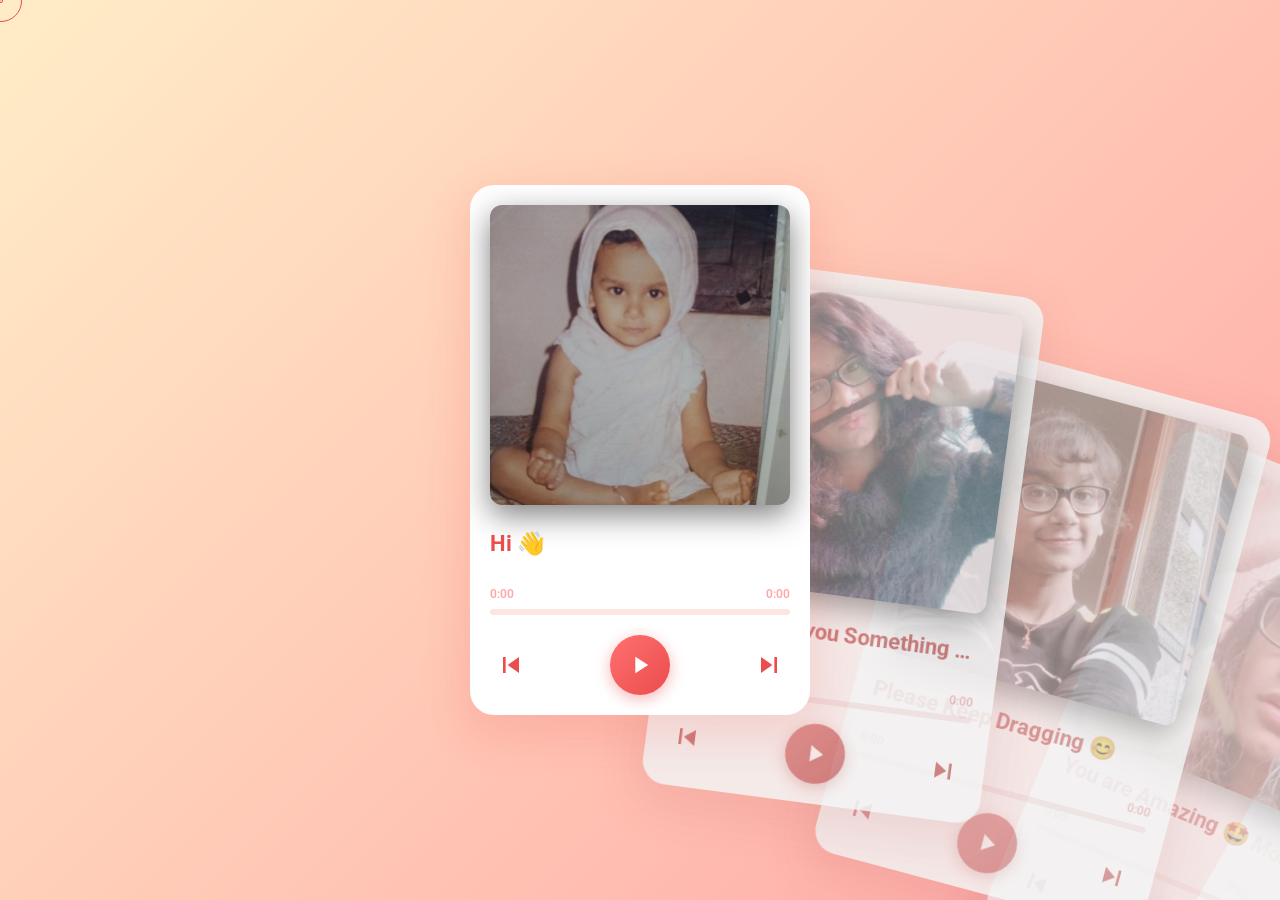
==== commit 3bfd0224: "Add files via upload" ====
--- a/index.html
+++ b/index.html
@@ -2,13 +2,13 @@
 <html lang="en" >
 <head>
   <meta charset="UTF-8">
-  <meta name="viewport" content="width=device-width, initial-scale=1.0, maximum-scale=1.0, user-scalable=no, viewport-fit=cover">
+  <meta name="viewport" content="width=device-width, initial-scale=1.0, maximum-scale=1.0, user-scalable=no">
   <meta name="theme-color" content="#FFEDC7">
-  <meta name="apple-mobile-web-app-status-bar-style" content="black-translucent">
   <meta name="apple-mobile-web-app-capable" content="yes">
-  <title>Chotu Ji Player</title>
+  <title>Chotu Ji Music Player</title>
   <link rel="stylesheet" href="./style.css">
   <link href="https://fonts.googleapis.com/css2?family=Roboto:wght@400;700&display=swap" rel="stylesheet">
+
 </head>
 <body>
 <div class="carousel">
--- a/style.css
+++ b/style.css
@@ -24,12 +24,18 @@
 
 .carousel-item {
   --items: 16;
-  --width: clamp(280px, 80vw, 360px);
-  --height: clamp(500px, 130vw, 550px);
+  --width: clamp(260px, 75vw, 340px);
+  --height: clamp(480px, 120vw, 530px);
   --x: calc(var(--active) * 800%);
   --y: calc(var(--active) * 200%);
   --rot: calc(var(--active) * 120deg);
   --opacity: calc(var(--zIndex) / var(--items) * 3 - 2);
+  
+  @media (max-width: 480px) {
+    --width: 250px;
+    --height: 460px;
+    padding: 15px;
+  }
   overflow: hidden;
   position: absolute;
   z-index: var(--zIndex);
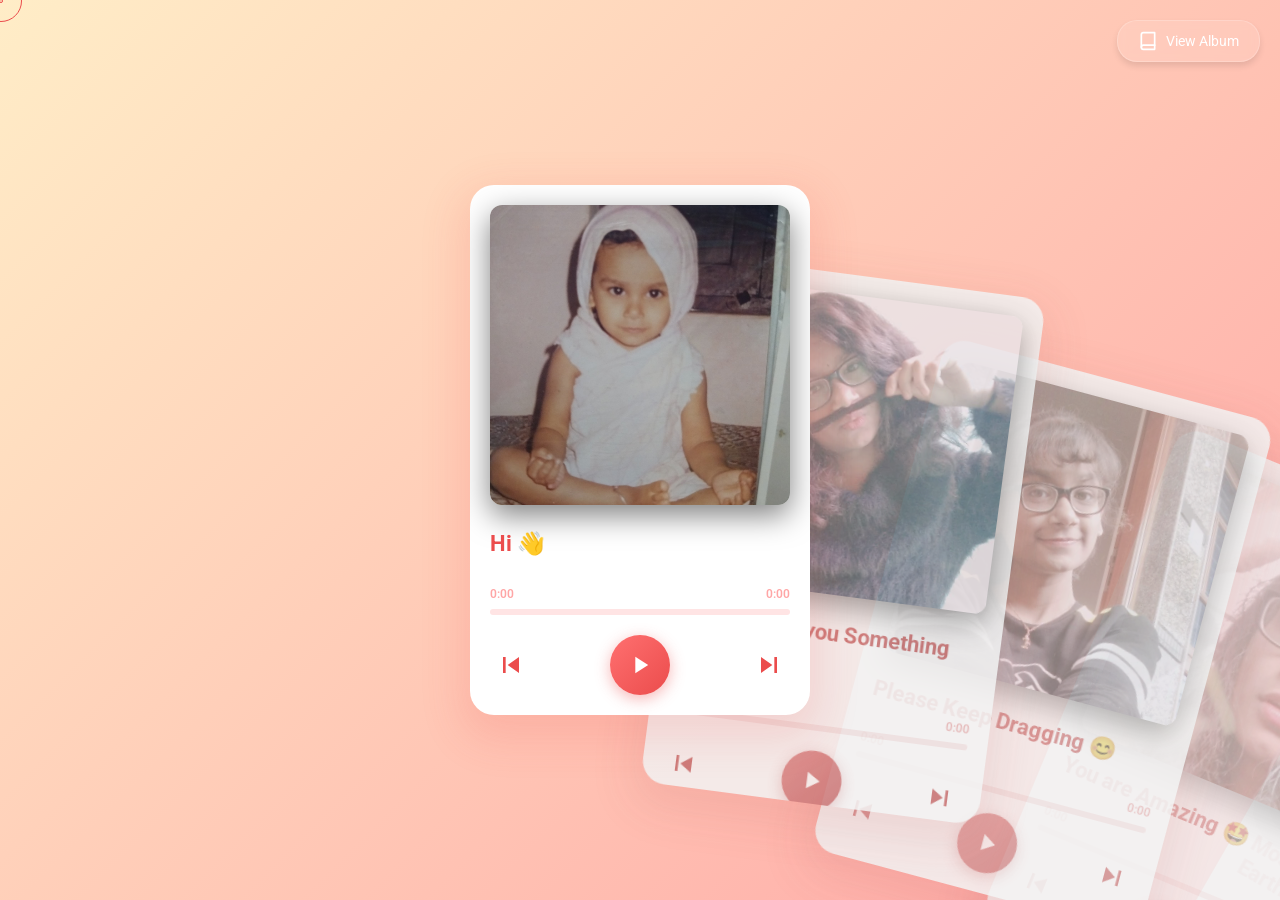
==== commit f031f673: "Add files via upload" ====
--- a/index.html
+++ b/index.html
@@ -2,7 +2,7 @@
 <html lang="en" >
 <head>
   <meta charset="UTF-8">
-  <meta name="viewport" content="width=device-width, initial-scale=1.0, maximum-scale=1.0, user-scalable=no">
+  <meta name="viewport" content="width=1200">
   <meta name="theme-color" content="#FFEDC7">
   <meta name="apple-mobile-web-app-capable" content="yes">
   <title>Chotu Ji Music Player</title>
@@ -11,6 +11,12 @@
 
 </head>
 <body>
+<div style="position: fixed; top: 20px; right: 20px; z-index: 1000;">
+    <a href="album.html" style="background: rgba(255,255,255,0.1); color: white; padding: 10px 20px; border-radius: 20px; text-decoration: none; border: 1px solid rgba(255,255,255,0.2); backdrop-filter: blur(5px); font-family: Roboto, sans-serif; display: flex; align-items: center; gap: 8px; font-size: 14px; box-shadow: 0 4px 6px rgba(0,0,0,0.1); transition: all 0.3s ease;">
+        <svg width="20" height="20" viewBox="0 0 24 24" fill="none" stroke="currentColor" stroke-width="2" stroke-linecap="round" stroke-linejoin="round"><path d="M4 19.5A2.5 2.5 0 0 1 6.5 17H20"></path><path d="M6.5 2H20v20H6.5A2.5 2.5 0 0 1 4 19.5v-15A2.5 2.5 0 0 1 6.5 2z"></path></svg>
+        View Album
+    </a>
+</div>
 <div class="carousel">
         <div class="carousel-item">
         <div class="player-card">
--- a/style.css
+++ b/style.css
@@ -23,19 +23,14 @@
 }
 
 .carousel-item {
+  pointer-events: auto !important;
   --items: 16;
-  --width: clamp(260px, 75vw, 340px);
-  --height: clamp(480px, 120vw, 530px);
+  --width: 340px;
+  --height: 530px;
   --x: calc(var(--active) * 800%);
   --y: calc(var(--active) * 200%);
   --rot: calc(var(--active) * 120deg);
   --opacity: calc(var(--zIndex) / var(--items) * 3 - 2);
-  
-  @media (max-width: 480px) {
-    --width: 250px;
-    --height: 460px;
-    padding: 15px;
-  }
   overflow: hidden;
   position: absolute;
   z-index: var(--zIndex);
@@ -64,7 +59,7 @@
 }
 
 .carousel-item.inactive {
-  filter: grayscale(0.3) brightness(0.95) blur(0.5px);
+  filter: grayscale(0.3) brightness(0.95);
   opacity: 0.85 !important;
 }
 
@@ -117,9 +112,9 @@
   font-size: 1.4rem;
   font-weight: 700;
   margin-bottom: 5px;
-  white-space: nowrap;
-  overflow: hidden;
-  text-overflow: ellipsis;
+  white-space: normal;
+  overflow: visible;
+  line-height: 1.2;
 }
 
 .carousel-item .artist {
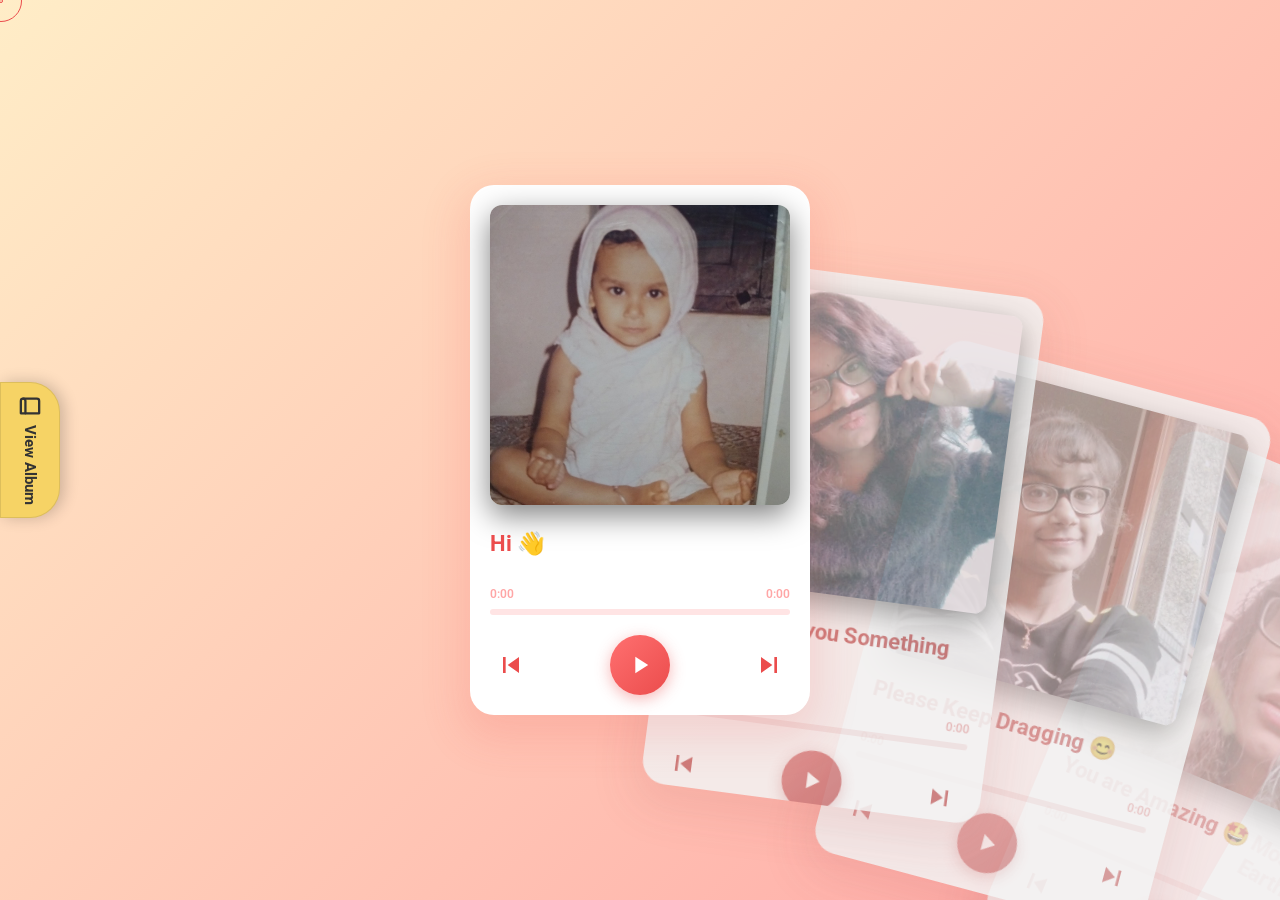
==== commit b4adb424: "Add files via upload" ====
--- a/index.html
+++ b/index.html
@@ -11,9 +11,9 @@
 
 </head>
 <body>
-<div style="position: fixed; top: 20px; right: 20px; z-index: 1000;">
-    <a href="album.html" style="background: rgba(255,255,255,0.1); color: white; padding: 10px 20px; border-radius: 20px; text-decoration: none; border: 1px solid rgba(255,255,255,0.2); backdrop-filter: blur(5px); font-family: Roboto, sans-serif; display: flex; align-items: center; gap: 8px; font-size: 14px; box-shadow: 0 4px 6px rgba(0,0,0,0.1); transition: all 0.3s ease;">
-        <svg width="20" height="20" viewBox="0 0 24 24" fill="none" stroke="currentColor" stroke-width="2" stroke-linecap="round" stroke-linejoin="round"><path d="M4 19.5A2.5 2.5 0 0 1 6.5 17H20"></path><path d="M6.5 2H20v20H6.5A2.5 2.5 0 0 1 4 19.5v-15A2.5 2.5 0 0 1 6.5 2z"></path></svg>
+<div style="position: fixed; top: 50%; left: 0; transform: translateY(-50%); z-index: 1000;">
+    <a href="album.html" style="background: #f6d365; color: #333; padding: 12px 18px; border-radius: 0 30px 30px 0; text-decoration: none; border: 1px solid rgba(0,0,0,0.1); backdrop-filter: blur(5px); font-family: Roboto, sans-serif; display: flex; align-items: center; gap: 8px; font-size: 15px; font-weight: 700; box-shadow: 4px 0 15px rgba(0,0,0,0.2); transition: all 0.3s ease; writing-mode: vertical-lr; text-orientation: mixed;">
+        <svg width="22" height="22" viewBox="0 0 24 24" fill="none" stroke="currentColor" stroke-width="2.5" stroke-linecap="round" stroke-linejoin="round" style="transform: rotate(90deg);"><path d="M4 19.5A2.5 2.5 0 0 1 6.5 17H20"></path><path d="M6.5 2H20v20H6.5A2.5 2.5 0 0 1 4 19.5v-15A2.5 2.5 0 0 1 6.5 2z"></path></svg>
         View Album
     </a>
 </div>
